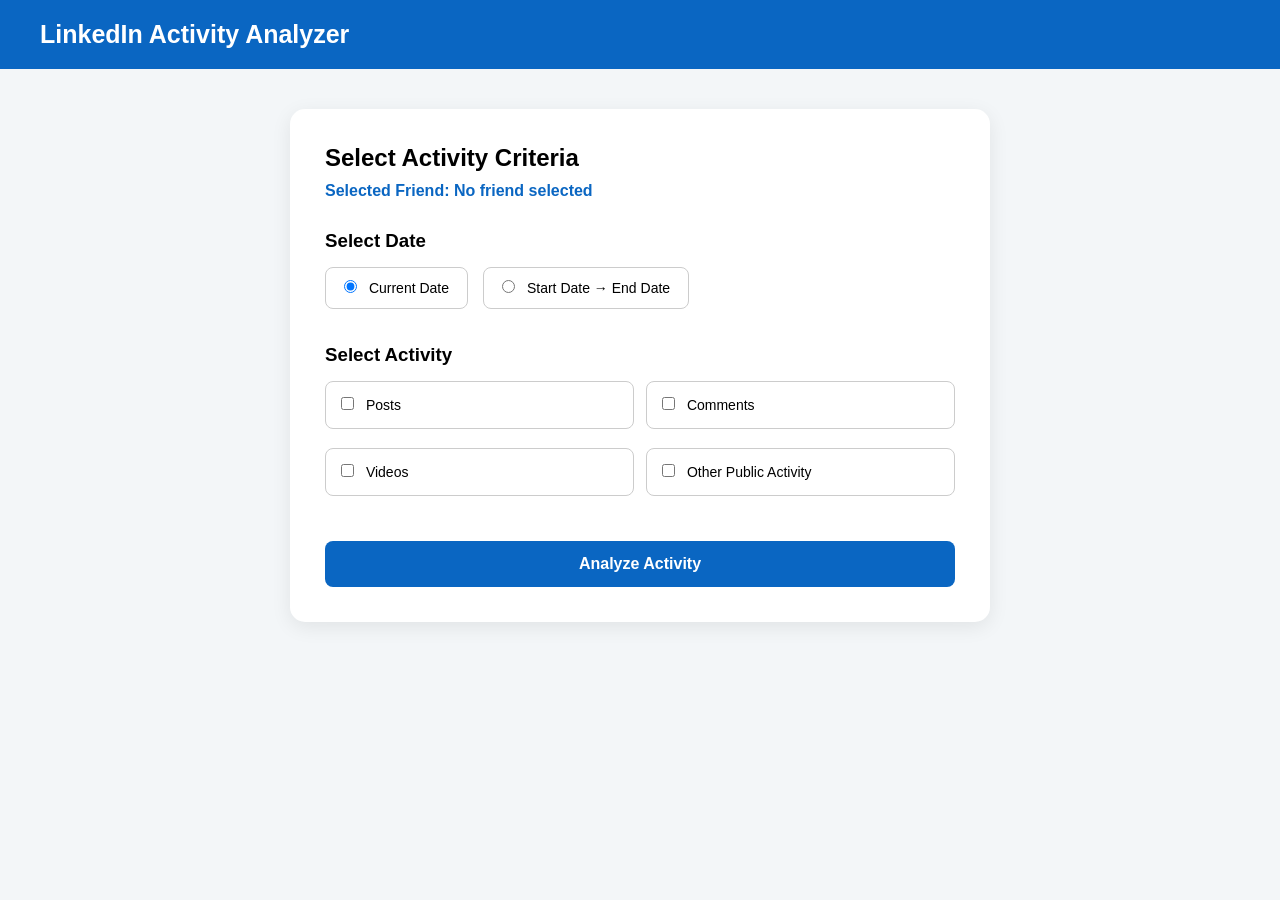
==== frontend/pages/activity-filter.html @ 56d557d6 "Initial LinkedIn Activity Analyzer project" ====
<!DOCTYPE html>
<html lang="en">
<head>
    <meta charset="UTF-8">
    <meta name="viewport" content="width=device-width, initial-scale=1.0">

    <title>Activity Filter</title>

    <style>
        * {
            margin: 0;
            padding: 0;
            box-sizing: border-box;
        }

        body {
            font-family: Arial, sans-serif;
            min-height: 100vh;
            background: #f3f6f8;
        }

        .header {
            background: #0a66c2;
            color: white;
            padding: 20px 40px;
        }

        .header h1 {
            font-size: 25px;
        }

        .container {
            width: 90%;
            max-width: 700px;
            margin: 40px auto;
        }

        .card {
            background: white;
            padding: 35px;
            border-radius: 15px;
            box-shadow: 0 5px 20px rgba(0, 0, 0, 0.08);
        }

        h2 {
            margin-bottom: 10px;
        }

        .friend-name {
            color: #0a66c2;
            font-weight: bold;
            margin-bottom: 30px;
        }

        .section {
            margin-bottom: 28px;
        }

        .section h3 {
            margin-bottom: 15px;
        }

        .date-options {
            display: flex;
            gap: 15px;
            flex-wrap: wrap;
        }

        .date-option {
            padding: 12px 18px;
            border: 1px solid #ccc;
            border-radius: 8px;
            cursor: pointer;
        }

        .date-option input {
            margin-right: 8px;
        }

        .date-fields {
            display: none;
            gap: 15px;
            margin-top: 15px;
        }

        .date-fields div {
            flex: 1;
        }

        label {
            display: block;
            margin-bottom: 7px;
            font-size: 14px;
        }

        input[type="date"] {
            width: 100%;
            padding: 11px;
            border: 1px solid #ccc;
            border-radius: 7px;
        }

        .activities {
            display: grid;
            grid-template-columns: repeat(2, 1fr);
            gap: 12px;
        }

        .activity-option {
            padding: 15px;
            border: 1px solid #ccc;
            border-radius: 8px;
            cursor: pointer;
        }

        .activity-option input {
            margin-right: 8px;
        }

        .continue-btn {
            width: 100%;
            padding: 14px;
            background: #0a66c2;
            color: white;
            border: none;
            border-radius: 8px;
            font-size: 16px;
            font-weight: bold;
            cursor: pointer;
            margin-top: 10px;
        }

        .continue-btn:hover {
            background: #004182;
        }

        .error {
            color: #d93025;
            margin-top: 12px;
            display: none;
        }

        @media (max-width: 600px) {
            .date-fields,
            .activities {
                grid-template-columns: 1fr;
                flex-direction: column;
            }
        }
    </style>
</head>

<body>

    <header class="header">
        <h1>LinkedIn Activity Analyzer</h1>
    </header>

    <div class="container">

        <div class="card">

            <h2>Select Activity Criteria</h2>

            <p class="friend-name">
                Selected Friend:
                <span id="friendName">Loading...</span>
            </p>

            <div class="section">

                <h3>Select Date</h3>

                <div class="date-options">

                    <label class="date-option">
                        <input
                            type="radio"
                            name="dateType"
                            value="current"
                            checked
                            onchange="changeDateType()"
                        >
                        Current Date
                    </label>

                    <label class="date-option">
                        <input
                            type="radio"
                            name="dateType"
                            value="range"
                            onchange="changeDateType()"
                        >
                        Start Date → End Date
                    </label>

                </div>

                <div class="date-fields" id="dateFields">

                    <div>
                        <label for="startDate">Starting Date</label>
                        <input type="date" id="startDate">
                    </div>

                    <div>
                        <label for="endDate">Ending Date</label>
                        <input type="date" id="endDate">
                    </div>

                </div>

            </div>

            <div class="section">

                <h3>Select Activity</h3>

                <div class="activities">

                    <label class="activity-option">
                        <input type="checkbox" value="posts">
                        Posts
                    </label>

                    <label class="activity-option">
                        <input type="checkbox" value="comments">
                        Comments
                    </label>

                    <label class="activity-option">
                        <input type="checkbox" value="videos">
                        Videos
                    </label>

                    <label class="activity-option">
                        <input type="checkbox" value="other">
                        Other Public Activity
                    </label>

                </div>

                <p class="error" id="errorMessage"></p>

            </div>

            <button class="continue-btn" onclick="analyzeActivity()">
                Analyze Activity
            </button>

        </div>

    </div>

    <script>

        const friendName = localStorage.getItem("selectedFriend");

        if (friendName) {
            document.getElementById("friendName").textContent = friendName;
        } else {
            document.getElementById("friendName").textContent = "No friend selected";
        }


        function changeDateType() {

            const selectedType =
                document.querySelector(
                    'input[name="dateType"]:checked'
                ).value;

            const dateFields =
                document.getElementById("dateFields");

            if (selectedType === "range") {
                dateFields.style.display = "flex";
            } else {
                dateFields.style.display = "none";
            }
        }


        function analyzeActivity() {

            const selectedType =
                document.querySelector(
                    'input[name="dateType"]:checked'
                ).value;

            const activities =
                Array.from(
                    document.querySelectorAll(
                        '.activities input[type="checkbox"]:checked'
                    )
                ).map(input => input.value);


            const errorMessage =
                document.getElementById("errorMessage");


            if (selectedType === "range") {

                const startDate =
                    document.getElementById("startDate").value;

                const endDate =
                    document.getElementById("endDate").value;


                if (!startDate || !endDate) {

                    errorMessage.textContent =
                        "Please select both starting and ending dates.";

                    errorMessage.style.display = "block";

                    return;
                }


                if (startDate > endDate) {

                    errorMessage.textContent =
                        "Ending date must be after the starting date.";

                    errorMessage.style.display = "block";

                    return;
                }
            }


            if (activities.length === 0) {

                errorMessage.textContent =
                    "Please select at least one activity.";

                errorMessage.style.display = "block";

                return;
            }


            const filterData = {

                dateType: selectedType,

                startDate:
                    document.getElementById("startDate").value || null,

                endDate:
                    document.getElementById("endDate").value || null,

                activities: activities
            };


            localStorage.setItem(
                "activityFilter",
                JSON.stringify(filterData)
            );


            window.location.href = "/dashboard";
        }

    </script>

</body>
</html>
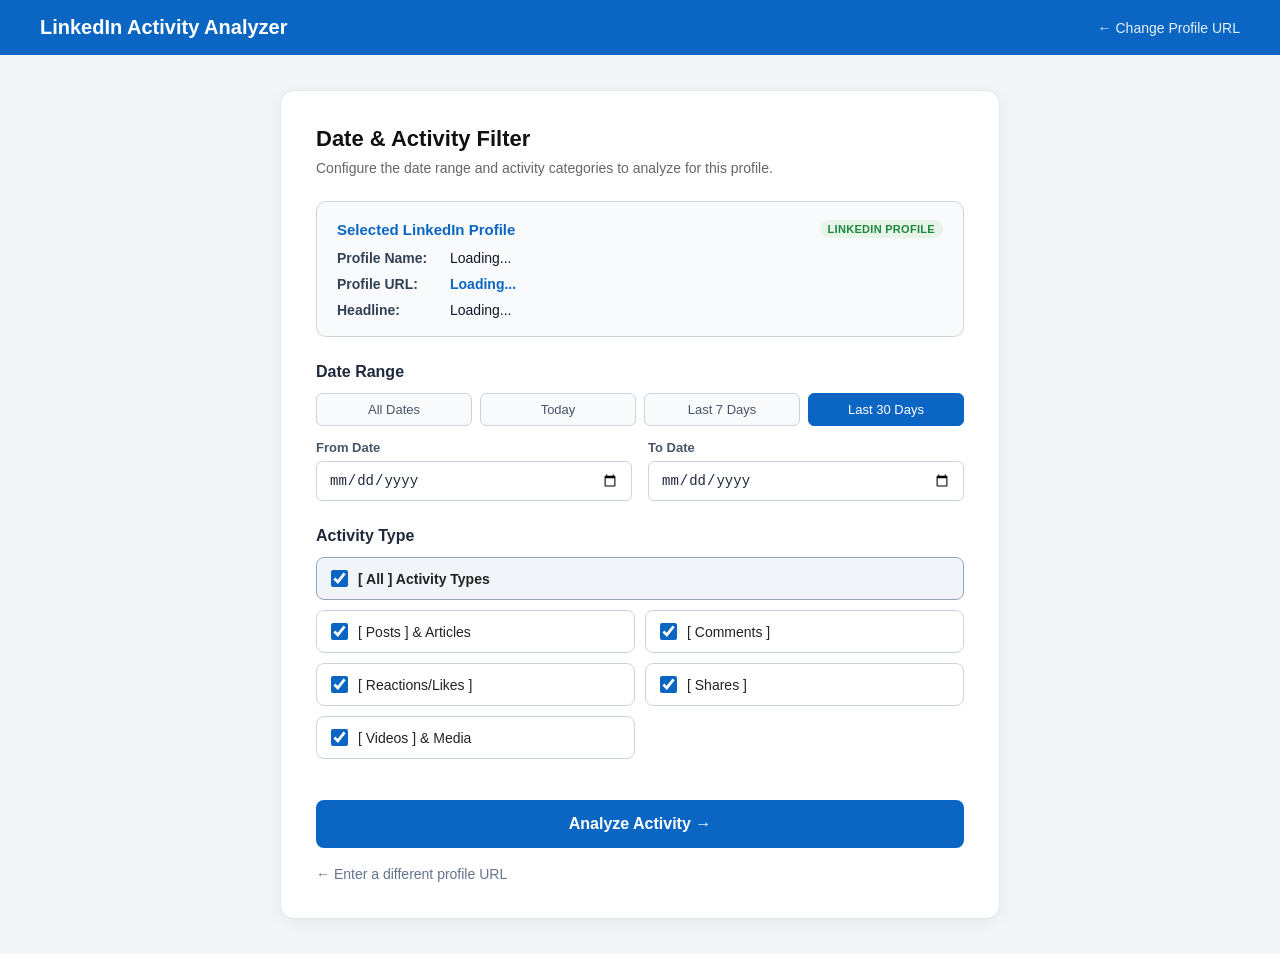
==== commit ea5c18d9: "Update LinkedIn Activity Analyzer" ====
--- a/frontend/pages/activity-filter.html
+++ b/frontend/pages/activity-filter.html
@@ -3,8 +3,7 @@
 <head>
     <meta charset="UTF-8">
     <meta name="viewport" content="width=device-width, initial-scale=1.0">
-
-    <title>Activity Filter</title>
+    <title>LinkedIn Activity Analyzer - Filter Criteria</title>
 
     <style>
         * {
@@ -14,359 +13,410 @@
         }
 
         body {
-            font-family: Arial, sans-serif;
+            font-family: -apple-system, BlinkMacSystemFont, "Segoe UI", Roboto, Arial, sans-serif;
             min-height: 100vh;
             background: #f3f6f8;
+            color: #222;
         }
 
         .header {
             background: #0a66c2;
             color: white;
-            padding: 20px 40px;
+            padding: 16px 40px;
+            display: flex;
+            justify-content: space-between;
+            align-items: center;
         }
 
         .header h1 {
-            font-size: 25px;
+            font-size: 20px;
+            font-weight: 700;
+        }
+
+        .header a {
+            color: white;
+            text-decoration: none;
+            font-size: 14px;
+            opacity: 0.9;
+        }
+
+        .header a:hover {
+            text-decoration: underline;
         }
 
         .container {
             width: 90%;
-            max-width: 700px;
-            margin: 40px auto;
+            max-width: 720px;
+            margin: 35px auto;
         }
 
         .card {
             background: white;
             padding: 35px;
-            border-radius: 15px;
-            box-shadow: 0 5px 20px rgba(0, 0, 0, 0.08);
+            border-radius: 14px;
+            box-shadow: 0 4px 20px rgba(0, 0, 0, 0.06);
+            border: 1px solid #e1e9ee;
         }
 
         h2 {
-            margin-bottom: 10px;
-        }
-
-        .friend-name {
+            font-size: 22px;
+            margin-bottom: 6px;
+            color: #111;
+        }
+
+        .subtitle {
+            color: #666;
+            font-size: 14px;
+            margin-bottom: 22px;
+            line-height: 1.5;
+        }
+
+        /* Selected LinkedIn Profile Card */
+        .selected-profile-box {
+            background: #f8fafc;
+            border: 1px solid #cbd5e1;
+            padding: 18px 20px;
+            border-radius: 10px;
+            margin-bottom: 26px;
+        }
+
+        .selected-profile-box h3 {
+            font-size: 15px;
             color: #0a66c2;
-            font-weight: bold;
-            margin-bottom: 30px;
+            margin-bottom: 12px;
+            display: flex;
+            align-items: center;
+            justify-content: space-between;
+        }
+
+        .profile-fields-grid {
+            display: grid;
+            grid-template-columns: 1fr;
+            gap: 10px;
+            font-size: 14px;
+        }
+
+        .profile-field-row {
+            display: flex;
+            gap: 8px;
+            align-items: baseline;
+            flex-wrap: wrap;
+        }
+
+        .field-label {
+            font-weight: 700;
+            color: #334155;
+            min-width: 105px;
+        }
+
+        .field-value {
+            color: #0f172a;
+            font-weight: 500;
+            word-break: break-all;
+        }
+
+        .field-value a {
+            color: #0a66c2;
+            text-decoration: none;
+            font-weight: 600;
+        }
+
+        .field-value a:hover {
+            text-decoration: underline;
+        }
+
+        .badge-source {
+            font-size: 11px;
+            font-weight: 700;
+            padding: 3px 8px;
+            border-radius: 12px;
+            text-transform: uppercase;
+            letter-spacing: 0.3px;
+        }
+
+        .badge-real {
+            background: #e7f5e9;
+            color: #1b873f;
+        }
+
+        .badge-imported {
+            background: #ede9fe;
+            color: #6b21a8;
         }
 
         .section {
-            margin-bottom: 28px;
+            margin-bottom: 26px;
         }
 
         .section h3 {
-            margin-bottom: 15px;
-        }
-
-        .date-options {
+            font-size: 16px;
+            margin-bottom: 12px;
+            color: #1e293b;
+            font-weight: 700;
+        }
+
+        .date-presets {
+            display: grid;
+            grid-template-columns: repeat(auto-fit, minmax(110px, 1fr));
+            gap: 8px;
+            margin-bottom: 14px;
+        }
+
+        .preset-btn {
+            padding: 8px 12px;
+            border: 1px solid #cbd5e1;
+            background: #f8fafc;
+            border-radius: 6px;
+            font-size: 13px;
+            color: #475569;
+            cursor: pointer;
+            text-align: center;
+            font-weight: 500;
+            transition: all 0.15s ease;
+        }
+
+        .preset-btn.active, .preset-btn:hover {
+            background: #0a66c2;
+            color: white;
+            border-color: #0a66c2;
+        }
+
+        .date-inputs-row {
+            display: grid;
+            grid-template-columns: 1fr 1fr;
+            gap: 16px;
+        }
+
+        .date-field {
             display: flex;
-            gap: 15px;
-            flex-wrap: wrap;
-        }
-
-        .date-option {
-            padding: 12px 18px;
-            border: 1px solid #ccc;
+            flex-direction: column;
+            gap: 6px;
+        }
+
+        .date-field label {
+            font-size: 13px;
+            font-weight: 600;
+            color: #475569;
+        }
+
+        input[type="date"] {
+            width: 100%;
+            padding: 10px 12px;
+            border: 1px solid #cbd5e1;
+            border-radius: 6px;
+            font-size: 14px;
+            color: #1e293b;
+            background: white;
+        }
+
+        input[type="date"]:focus {
+            outline: none;
+            border-color: #0a66c2;
+            box-shadow: 0 0 0 3px rgba(10, 102, 194, 0.15);
+        }
+
+        /* Activity Types */
+        .activities-grid {
+            display: grid;
+            grid-template-columns: repeat(2, 1fr);
+            gap: 10px;
+        }
+
+        .activity-option {
+            padding: 12px 14px;
+            border: 1px solid #cbd5e1;
             border-radius: 8px;
             cursor: pointer;
-        }
-
-        .date-option input {
-            margin-right: 8px;
-        }
-
-        .date-fields {
-            display: none;
-            gap: 15px;
-            margin-top: 15px;
-        }
-
-        .date-fields div {
-            flex: 1;
-        }
-
-        label {
-            display: block;
-            margin-bottom: 7px;
-            font-size: 14px;
-        }
-
-        input[type="date"] {
-            width: 100%;
-            padding: 11px;
-            border: 1px solid #ccc;
-            border-radius: 7px;
-        }
-
-        .activities {
-            display: grid;
-            grid-template-columns: repeat(2, 1fr);
-            gap: 12px;
-        }
-
-        .activity-option {
-            padding: 15px;
-            border: 1px solid #ccc;
-            border-radius: 8px;
+            font-size: 14px;
+            display: flex;
+            align-items: center;
+            background: white;
+            transition: border-color 0.15s ease, background 0.15s ease;
+            user-select: none;
+        }
+
+        .activity-option:hover {
+            border-color: #0a66c2;
+            background: #f8fafc;
+        }
+
+        .activity-option input {
+            margin-right: 10px;
+            width: 17px;
+            height: 17px;
+            accent-color: #0a66c2;
             cursor: pointer;
         }
 
-        .activity-option input {
-            margin-right: 8px;
+        .activity-option.all-option {
+            grid-column: 1 / -1;
+            background: #f1f5f9;
+            font-weight: 700;
+            border-color: #94a3b8;
         }
 
         .continue-btn {
             width: 100%;
-            padding: 14px;
+            padding: 15px;
             background: #0a66c2;
             color: white;
             border: none;
             border-radius: 8px;
             font-size: 16px;
-            font-weight: bold;
+            font-weight: 700;
             cursor: pointer;
-            margin-top: 10px;
+            margin-top: 15px;
+            transition: background 0.15s ease;
         }
 
         .continue-btn:hover {
             background: #004182;
         }
 
+        .continue-btn:disabled {
+            background: #a0c3e8;
+            cursor: not-allowed;
+        }
+
+        .back-link {
+            display: inline-block;
+            margin-top: 18px;
+            color: #64748b;
+            text-decoration: none;
+            font-size: 14px;
+        }
+
+        .back-link:hover {
+            color: #0a66c2;
+            text-decoration: underline;
+        }
+
         .error {
-            color: #d93025;
-            margin-top: 12px;
+            color: #c81e1e;
+            background: #fde8e8;
+            padding: 11px 14px;
+            border-radius: 6px;
+            margin-top: 14px;
+            font-size: 13px;
             display: none;
         }
 
         @media (max-width: 600px) {
-            .date-fields,
-            .activities {
+            .date-inputs-row, .activities-grid {
                 grid-template-columns: 1fr;
-                flex-direction: column;
             }
         }
     </style>
 </head>
-
 <body>
 
-    <header class="header">
-        <h1>LinkedIn Activity Analyzer</h1>
-    </header>
-
-    <div class="container">
-
-        <div class="card">
-
-            <h2>Select Activity Criteria</h2>
-
-            <p class="friend-name">
-                Selected Friend:
-                <span id="friendName">Loading...</span>
-            </p>
-
-            <div class="section">
-
-                <h3>Select Date</h3>
-
-                <div class="date-options">
-
-                    <label class="date-option">
-                        <input
-                            type="radio"
-                            name="dateType"
-                            value="current"
-                            checked
-                            onchange="changeDateType()"
-                        >
-                        Current Date
-                    </label>
-
-                    <label class="date-option">
-                        <input
-                            type="radio"
-                            name="dateType"
-                            value="range"
-                            onchange="changeDateType()"
-                        >
-                        Start Date → End Date
-                    </label>
-
+<header class="header">
+    <h1>LinkedIn Activity Analyzer</h1>
+    <a href="/">← Change Profile URL</a>
+</header>
+
+<div class="container">
+    <div class="card">
+        <h2>Date & Activity Filter</h2>
+        <p class="subtitle">
+            Configure the date range and activity categories to analyze for this profile.
+        </p>
+
+        <!-- Selected LinkedIn Profile -->
+        <div class="selected-profile-box">
+            <h3>
+                <span>Selected LinkedIn Profile</span>
+                <span class="badge-source badge-real" id="sourceBadge">LinkedIn Profile</span>
+            </h3>
+            <div class="profile-fields-grid">
+                <div class="profile-field-row">
+                    <span class="field-label">Profile Name:</span>
+                    <span class="field-value" id="profileNameDisplay">Loading...</span>
+                    <!-- Hidden element for compatibility with test assertions -->
+                    <span id="friendName" style="display:none;">Loading...</span>
                 </div>
-
-                <div class="date-fields" id="dateFields">
-
-                    <div>
-                        <label for="startDate">Starting Date</label>
-                        <input type="date" id="startDate">
-                    </div>
-
-                    <div>
-                        <label for="endDate">Ending Date</label>
-                        <input type="date" id="endDate">
-                    </div>
-
+                <div class="profile-field-row">
+                    <span class="field-label">Profile URL:</span>
+                    <span class="field-value"><a id="profileUrlDisplay" href="#" target="_blank" rel="noopener noreferrer">Loading...</a></span>
                 </div>
-
+                <div class="profile-field-row">
+                    <span class="field-label">Headline:</span>
+                    <span class="field-value" id="profileHeadlineDisplay">Loading...</span>
+                </div>
             </div>
-
-            <div class="section">
-
-                <h3>Select Activity</h3>
-
-                <div class="activities">
-
-                    <label class="activity-option">
-                        <input type="checkbox" value="posts">
-                        Posts
-                    </label>
-
-                    <label class="activity-option">
-                        <input type="checkbox" value="comments">
-                        Comments
-                    </label>
-
-                    <label class="activity-option">
-                        <input type="checkbox" value="videos">
-                        Videos
-                    </label>
-
-                    <label class="activity-option">
-                        <input type="checkbox" value="other">
-                        Other Public Activity
-                    </label>
-
+        </div>
+
+        <!-- 1. Date Range -->
+        <div class="section">
+            <h3>Date Range</h3>
+            <div class="date-presets">
+                <button type="button" class="preset-btn" onclick="applyDatePreset('all')">All Dates</button>
+                <button type="button" class="preset-btn" onclick="applyDatePreset('today')">Today</button>
+                <button type="button" class="preset-btn" onclick="applyDatePreset('7days')">Last 7 Days</button>
+                <button type="button" class="preset-btn active" onclick="applyDatePreset('30days')">Last 30 Days</button>
+            </div>
+
+            <!-- Radio option for compatibility with existing tests expecting input[value="30days"] -->
+            <div style="display:none;">
+                <input type="radio" name="dateType" value="30days" checked>
+                <input type="radio" name="dateType" value="current">
+                <input type="radio" name="dateType" value="7days">
+                <input type="radio" name="dateType" value="range">
+            </div>
+
+            <div class="date-inputs-row">
+                <div class="date-field">
+                    <label for="startDate">From Date</label>
+                    <input type="date" id="startDate">
                 </div>
-
-                <p class="error" id="errorMessage"></p>
-
+                <div class="date-field">
+                    <label for="endDate">To Date</label>
+                    <input type="date" id="endDate">
+                </div>
             </div>
-
-            <button class="continue-btn" onclick="analyzeActivity()">
-                Analyze Activity
-            </button>
-
         </div>
 
+        <!-- 2. Activity Type -->
+        <div class="section">
+            <h3>Activity Type</h3>
+            <div class="activities-grid">
+                <label class="activity-option all-option">
+                    <input type="checkbox" id="checkAllActivities" value="all" checked onchange="toggleAllActivities(this)">
+                    [ All ] Activity Types
+                </label>
+                <label class="activity-option">
+                    <input type="checkbox" class="activity-checkbox" value="posts" checked onchange="onSingleActivityChange()">
+                    [ Posts ] & Articles
+                </label>
+                <label class="activity-option">
+                    <input type="checkbox" class="activity-checkbox" value="comments" checked onchange="onSingleActivityChange()">
+                    [ Comments ]
+                </label>
+                <label class="activity-option">
+                    <input type="checkbox" class="activity-checkbox" value="likes" checked onchange="onSingleActivityChange()">
+                    [ Reactions/Likes ]
+                </label>
+                <label class="activity-option">
+                    <input type="checkbox" class="activity-checkbox" value="shares" checked onchange="onSingleActivityChange()">
+                    [ Shares ]
+                </label>
+                <label class="activity-option">
+                    <input type="checkbox" class="activity-checkbox" value="videos" checked onchange="onSingleActivityChange()">
+                    [ Videos ] & Media
+                </label>
+            </div>
+        </div>
+
+        <p class="error" id="errorMessage"></p>
+
+        <button class="continue-btn" id="analyzeBtn" onclick="analyzeActivity()">
+            Analyze Activity →
+        </button>
+
+        <a href="/" class="back-link">← Enter a different profile URL</a>
     </div>
-
-    <script>
-
-        const friendName = localStorage.getItem("selectedFriend");
-
-        if (friendName) {
-            document.getElementById("friendName").textContent = friendName;
-        } else {
-            document.getElementById("friendName").textContent = "No friend selected";
-        }
-
-
-        function changeDateType() {
-
-            const selectedType =
-                document.querySelector(
-                    'input[name="dateType"]:checked'
-                ).value;
-
-            const dateFields =
-                document.getElementById("dateFields");
-
-            if (selectedType === "range") {
-                dateFields.style.display = "flex";
-            } else {
-                dateFields.style.display = "none";
-            }
-        }
-
-
-        function analyzeActivity() {
-
-            const selectedType =
-                document.querySelector(
-                    'input[name="dateType"]:checked'
-                ).value;
-
-            const activities =
-                Array.from(
-                    document.querySelectorAll(
-                        '.activities input[type="checkbox"]:checked'
-                    )
-                ).map(input => input.value);
-
-
-            const errorMessage =
-                document.getElementById("errorMessage");
-
-
-            if (selectedType === "range") {
-
-                const startDate =
-                    document.getElementById("startDate").value;
-
-                const endDate =
-                    document.getElementById("endDate").value;
-
-
-                if (!startDate || !endDate) {
-
-                    errorMessage.textContent =
-                        "Please select both starting and ending dates.";
-
-                    errorMessage.style.display = "block";
-
-                    return;
-                }
-
-
-                if (startDate > endDate) {
-
-                    errorMessage.textContent =
-                        "Ending date must be after the starting date.";
-
-                    errorMessage.style.display = "block";
-
-                    return;
-                }
-            }
-
-
-            if (activities.length === 0) {
-
-                errorMessage.textContent =
-                    "Please select at least one activity.";
-
-                errorMessage.style.display = "block";
-
-                return;
-            }
-
-
-            const filterData = {
-
-                dateType: selectedType,
-
-                startDate:
-                    document.getElementById("startDate").value || null,
-
-                endDate:
-                    document.getElementById("endDate").value || null,
-
-                activities: activities
-            };
-
-
-            localStorage.setItem(
-                "activityFilter",
-                JSON.stringify(filterData)
-            );
-
-
-            window.location.href = "/dashboard";
-        }
-
-    </script>
-
+</div>
+
+<script src="/js/activity.js"></script>
 </body>
-</html>+</html>
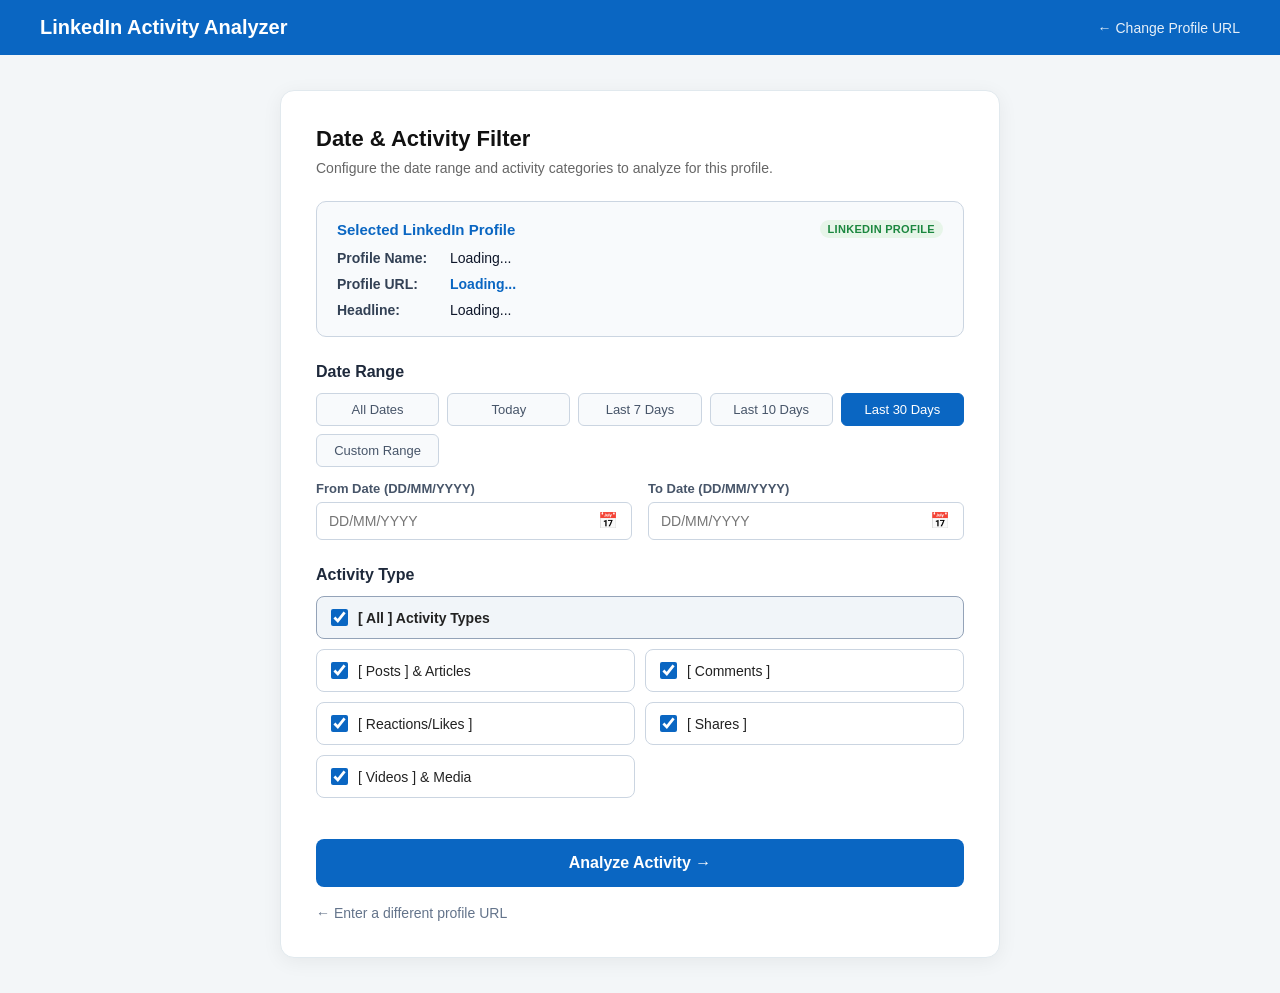
==== commit 936174ee: "Update LinkedIn activity analyzer features and tests" ====
--- a/frontend/pages/activity-filter.html
+++ b/frontend/pages/activity-filter.html
@@ -213,6 +213,59 @@
             outline: none;
             border-color: #0a66c2;
             box-shadow: 0 0 0 3px rgba(10, 102, 194, 0.15);
+        }
+
+        .date-input-container {
+            position: relative;
+            display: flex;
+            align-items: center;
+        }
+
+        .date-text-input {
+            width: 100%;
+            padding: 10px 42px 10px 12px;
+            border: 1px solid #cbd5e1;
+            border-radius: 6px;
+            font-size: 14px;
+            color: #1e293b;
+            background: white;
+            font-family: inherit;
+        }
+
+        .date-text-input:focus {
+            outline: none;
+            border-color: #0a66c2;
+            box-shadow: 0 0 0 3px rgba(10, 102, 194, 0.15);
+        }
+
+        .calendar-btn {
+            position: absolute;
+            right: 6px;
+            background: none;
+            border: none;
+            cursor: pointer;
+            padding: 6px 8px;
+            font-size: 16px;
+            line-height: 1;
+            color: #475569;
+            border-radius: 4px;
+            transition: background 0.15s ease, color 0.15s ease;
+        }
+
+        .calendar-btn:hover {
+            background: #f1f5f9;
+            color: #0a66c2;
+        }
+
+        .hidden-native-picker {
+            position: absolute;
+            opacity: 0;
+            width: 0;
+            height: 0;
+            pointer-events: none;
+            border: 0;
+            padding: 0;
+            margin: 0;
         }
 
         /* Activity Types */
@@ -353,7 +406,9 @@
                 <button type="button" class="preset-btn" onclick="applyDatePreset('all')">All Dates</button>
                 <button type="button" class="preset-btn" onclick="applyDatePreset('today')">Today</button>
                 <button type="button" class="preset-btn" onclick="applyDatePreset('7days')">Last 7 Days</button>
+                <button type="button" class="preset-btn" onclick="applyDatePreset('10days')">Last 10 Days</button>
                 <button type="button" class="preset-btn active" onclick="applyDatePreset('30days')">Last 30 Days</button>
+                <button type="button" class="preset-btn" id="customPresetBtn" onclick="applyDatePreset('custom')">Custom Range</button>
             </div>
 
             <!-- Radio option for compatibility with existing tests expecting input[value="30days"] -->
@@ -361,17 +416,27 @@
                 <input type="radio" name="dateType" value="30days" checked>
                 <input type="radio" name="dateType" value="current">
                 <input type="radio" name="dateType" value="7days">
+                <input type="radio" name="dateType" value="10days">
+                <input type="radio" name="dateType" value="custom">
                 <input type="radio" name="dateType" value="range">
             </div>
 
             <div class="date-inputs-row">
                 <div class="date-field">
-                    <label for="startDate">From Date</label>
-                    <input type="date" id="startDate">
+                    <label for="startDate">From Date (DD/MM/YYYY)</label>
+                    <div class="date-input-container">
+                        <input type="text" id="startDate" placeholder="DD/MM/YYYY" maxlength="10" autocomplete="off" class="date-text-input">
+                        <button type="button" class="calendar-btn" onclick="triggerCalendarPicker('startDate')" title="Open calendar" aria-label="Open From Date calendar">📅</button>
+                        <input type="date" id="startDate_native" tabindex="-1" class="hidden-native-picker" onchange="onNativeDatePicked('startDate', this.value)">
+                    </div>
                 </div>
                 <div class="date-field">
-                    <label for="endDate">To Date</label>
-                    <input type="date" id="endDate">
+                    <label for="endDate">To Date (DD/MM/YYYY)</label>
+                    <div class="date-input-container">
+                        <input type="text" id="endDate" placeholder="DD/MM/YYYY" maxlength="10" autocomplete="off" class="date-text-input">
+                        <button type="button" class="calendar-btn" onclick="triggerCalendarPicker('endDate')" title="Open calendar" aria-label="Open To Date calendar">📅</button>
+                        <input type="date" id="endDate_native" tabindex="-1" class="hidden-native-picker" onchange="onNativeDatePicked('endDate', this.value)">
+                    </div>
                 </div>
             </div>
         </div>
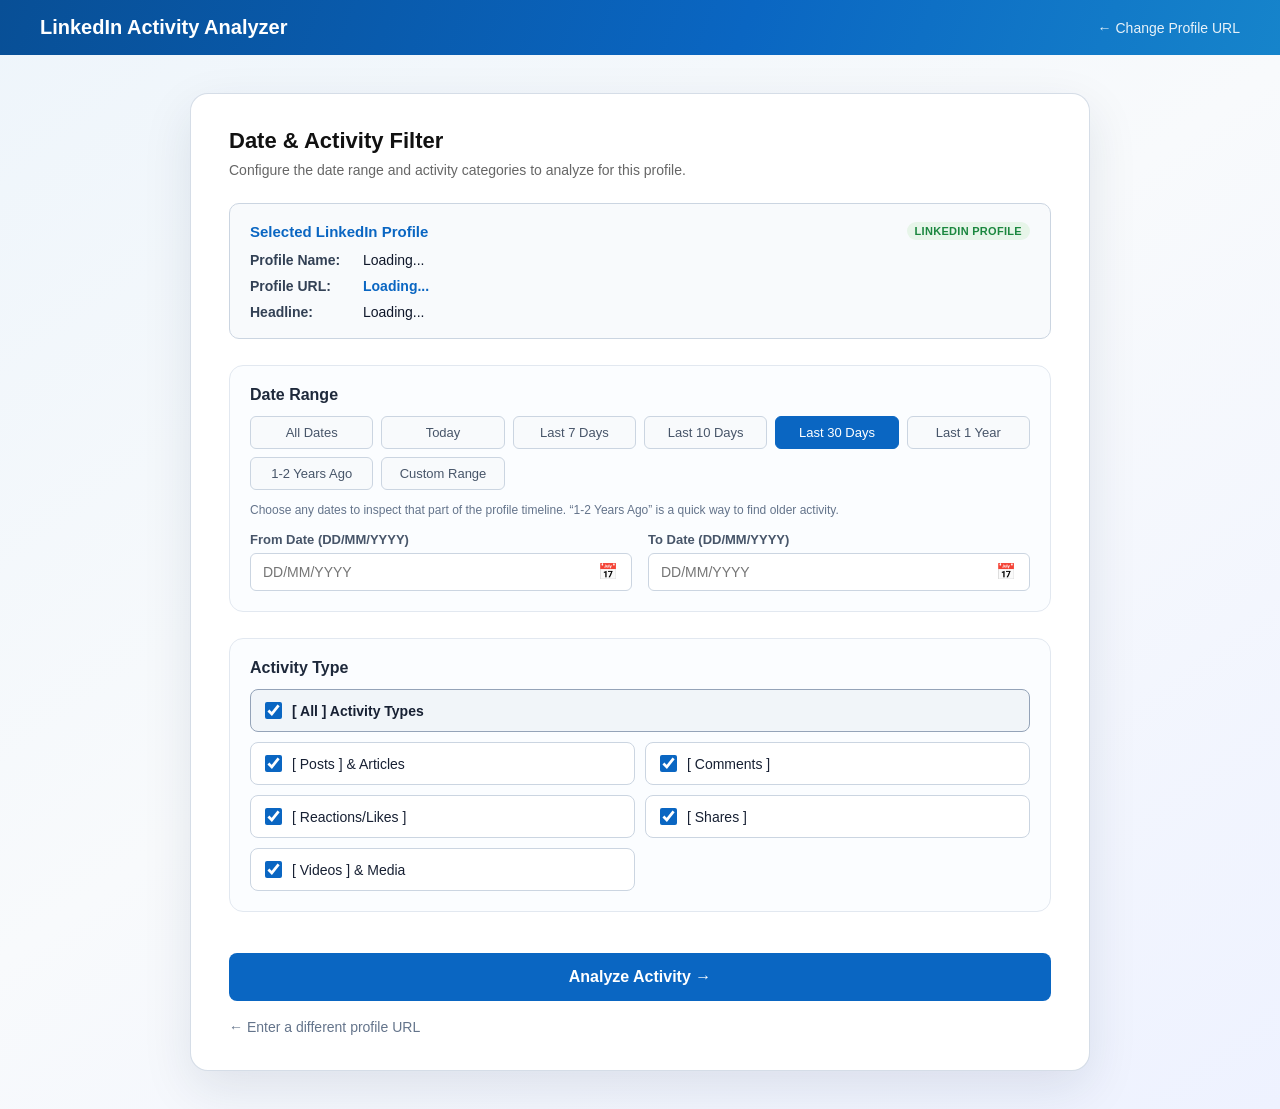
==== commit b2e16020: "Add historical profile analysis and clean repository backups" ====
--- a/frontend/pages/activity-filter.html
+++ b/frontend/pages/activity-filter.html
@@ -15,12 +15,12 @@
         body {
             font-family: -apple-system, BlinkMacSystemFont, "Segoe UI", Roboto, Arial, sans-serif;
             min-height: 100vh;
-            background: #f3f6f8;
-            color: #222;
+            background: linear-gradient(145deg, #eef5fb 0%, #f8fafc 48%, #eef2ff 100%);
+            color: #172033;
         }
 
         .header {
-            background: #0a66c2;
+            background: linear-gradient(110deg, #084f96, #0a66c2 58%, #1684cb);
             color: white;
             padding: 16px 40px;
             display: flex;
@@ -45,17 +45,16 @@
         }
 
         .container {
-            width: 90%;
-            max-width: 720px;
-            margin: 35px auto;
+            width: min(94%, 900px);
+            margin: 38px auto;
         }
 
         .card {
             background: white;
-            padding: 35px;
-            border-radius: 14px;
-            box-shadow: 0 4px 20px rgba(0, 0, 0, 0.06);
-            border: 1px solid #e1e9ee;
+            padding: 34px 38px;
+            border-radius: 18px;
+            box-shadow: 0 18px 50px rgba(15, 39, 72, 0.10);
+            border: 1px solid rgba(203, 213, 225, 0.8);
         }
 
         h2 {
@@ -146,6 +145,10 @@
 
         .section {
             margin-bottom: 26px;
+            padding: 20px;
+            border: 1px solid #e2e8f0;
+            border-radius: 14px;
+            background: #fbfdff;
         }
 
         .section h3 {
@@ -160,6 +163,13 @@
             grid-template-columns: repeat(auto-fit, minmax(110px, 1fr));
             gap: 8px;
             margin-bottom: 14px;
+        }
+
+        .range-helper {
+            color: #64748b;
+            font-size: 12px;
+            line-height: 1.5;
+            margin: -3px 0 13px;
         }
 
         .preset-btn {
@@ -324,6 +334,7 @@
 
         .continue-btn:hover {
             background: #004182;
+            box-shadow: 0 8px 18px rgba(10, 102, 194, 0.2);
         }
 
         .continue-btn:disabled {
@@ -354,7 +365,82 @@
             display: none;
         }
 
+        /* YouTube-Style Live Top Progress Bar */
+        .yt-progress-bar {
+            position: fixed;
+            top: 0;
+            left: 0;
+            height: 3px;
+            width: 0%;
+            background: #ff0000;
+            box-shadow: 0 0 10px rgba(255, 0, 0, 0.85), 0 0 5px rgba(255, 0, 0, 0.5);
+            z-index: 999999;
+            transition: width 0.35s cubic-bezier(0.4, 0, 0.2, 1), opacity 0.3s ease;
+            pointer-events: none;
+        }
+
+        .yt-progress-bar.indeterminate {
+            animation: ytShimmer 1.8s infinite ease-in-out;
+        }
+
+        @keyframes ytShimmer {
+            0% { opacity: 0.65; filter: brightness(1); }
+            50% { opacity: 1.0; filter: brightness(1.35); }
+            100% { opacity: 0.65; filter: brightness(1); }
+        }
+
+        .yt-progress-bar.error-bar {
+            background: #dc2626 !important;
+            box-shadow: 0 0 10px rgba(220, 38, 38, 0.9) !important;
+        }
+
+        .yt-progress-chip {
+            position: fixed;
+            top: 12px;
+            right: 20px;
+            z-index: 999998;
+            background: rgba(15, 23, 42, 0.94);
+            backdrop-filter: blur(8px);
+            color: #ffffff;
+            padding: 7px 16px;
+            border-radius: 20px;
+            font-size: 13px;
+            font-weight: 500;
+            display: flex;
+            align-items: center;
+            gap: 10px;
+            box-shadow: 0 4px 16px rgba(0, 0, 0, 0.25);
+            border: 1px solid rgba(255, 255, 255, 0.15);
+            transition: opacity 0.3s ease;
+        }
+
+        .yt-spinner {
+            width: 13px;
+            height: 13px;
+            border: 2px solid rgba(255, 255, 255, 0.3);
+            border-top-color: #ff0000;
+            border-radius: 50%;
+            animation: ytSpin 0.7s linear infinite;
+            flex-shrink: 0;
+        }
+
+        @keyframes ytSpin {
+            to { transform: rotate(360deg); }
+        }
+
+        .yt-chip-profile {
+            background: rgba(255, 255, 255, 0.18);
+            padding: 2px 8px;
+            border-radius: 10px;
+            font-size: 11px;
+            color: #f1f5f9;
+        }
+
         @media (max-width: 600px) {
+            .container { width: calc(100% - 24px); margin: 18px auto; }
+            .card { padding: 22px 18px; }
+            .header { padding: 14px 18px; }
+            .section { padding: 16px 13px; }
             .date-inputs-row, .activities-grid {
                 grid-template-columns: 1fr;
             }
@@ -362,6 +448,14 @@
     </style>
 </head>
 <body>
+
+    <!-- YouTube-Style Live Top Progress Bar -->
+    <div id="ytAnalysisProgressBar" class="yt-progress-bar" style="display: none;"></div>
+    <div id="ytAnalysisProgressChip" class="yt-progress-chip" style="display: none;">
+        <span class="yt-spinner"></span>
+        <span class="yt-chip-text" id="ytChipText">Connecting to Chrome (5%)...</span>
+        <span class="yt-chip-profile" id="ytChipProfile" style="display: none;"></span>
+    </div>
 
 <header class="header">
     <h1>LinkedIn Activity Analyzer</h1>
@@ -408,8 +502,11 @@
                 <button type="button" class="preset-btn" onclick="applyDatePreset('7days')">Last 7 Days</button>
                 <button type="button" class="preset-btn" onclick="applyDatePreset('10days')">Last 10 Days</button>
                 <button type="button" class="preset-btn active" onclick="applyDatePreset('30days')">Last 30 Days</button>
+                <button type="button" class="preset-btn" onclick="applyDatePreset('1year')">Last 1 Year</button>
+                <button type="button" class="preset-btn" onclick="applyDatePreset('older1year')">1-2 Years Ago</button>
                 <button type="button" class="preset-btn" id="customPresetBtn" onclick="applyDatePreset('custom')">Custom Range</button>
             </div>
+            <p class="range-helper">Choose any dates to inspect that part of the profile timeline. “1-2 Years Ago” is a quick way to find older activity.</p>
 
             <!-- Radio option for compatibility with existing tests expecting input[value="30days"] -->
             <div style="display:none;">
@@ -417,6 +514,7 @@
                 <input type="radio" name="dateType" value="current">
                 <input type="radio" name="dateType" value="7days">
                 <input type="radio" name="dateType" value="10days">
+                <input type="radio" name="dateType" value="1year">
                 <input type="radio" name="dateType" value="custom">
                 <input type="radio" name="dateType" value="range">
             </div>
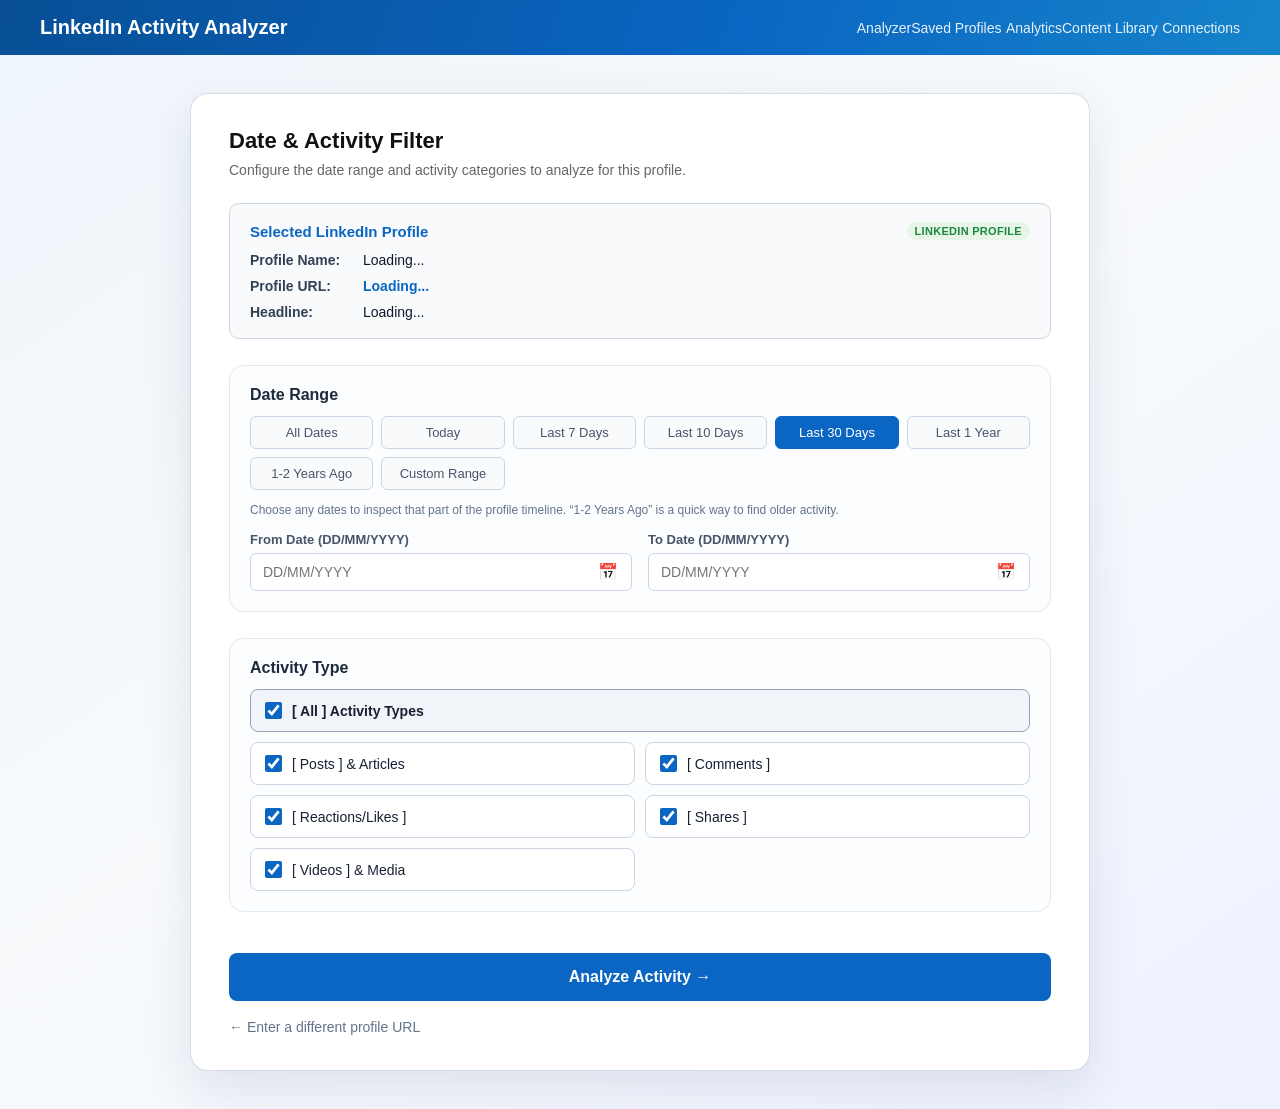
==== commit a42d4b30: "Implement analytics dashboards and improve content library" ====
--- a/frontend/pages/activity-filter.html
+++ b/frontend/pages/activity-filter.html
@@ -446,8 +446,10 @@
             }
         }
     </style>
+    <link rel="stylesheet" href="/css/style.css">
+    <link rel="stylesheet" href="/css/site-theme.css">
 </head>
-<body>
+<body class="app-page activity-page">
 
     <!-- YouTube-Style Live Top Progress Bar -->
     <div id="ytAnalysisProgressBar" class="yt-progress-bar" style="display: none;"></div>
@@ -459,7 +461,11 @@
 
 <header class="header">
     <h1>LinkedIn Activity Analyzer</h1>
-    <a href="/">← Change Profile URL</a>
+    <nav aria-label="Main navigation">
+        <a href="/">Analyzer</a><a href="/saved-profiles">Saved Profiles</a>
+        <a href="/analytics">Analytics</a><a href="/content-library">Content Library</a>
+        <a href="/connections">Connections</a>
+    </nav>
 </header>
 
 <div class="container">
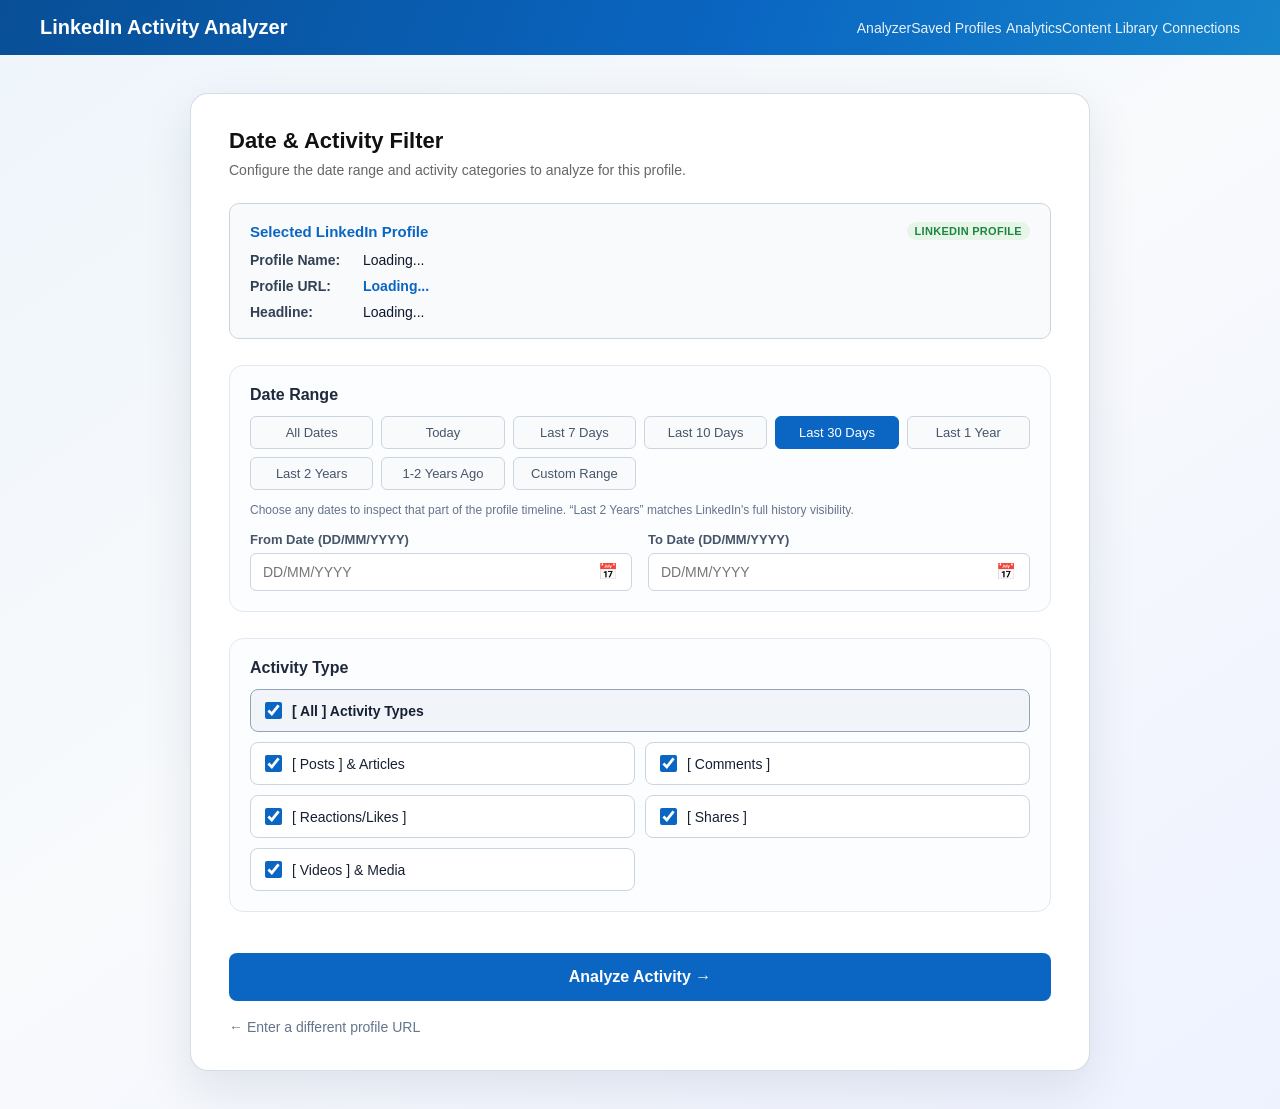
==== commit 8848ced9: "Improve LinkedIn activity history extraction" ====
--- a/frontend/pages/activity-filter.html
+++ b/frontend/pages/activity-filter.html
@@ -509,10 +509,11 @@
                 <button type="button" class="preset-btn" onclick="applyDatePreset('10days')">Last 10 Days</button>
                 <button type="button" class="preset-btn active" onclick="applyDatePreset('30days')">Last 30 Days</button>
                 <button type="button" class="preset-btn" onclick="applyDatePreset('1year')">Last 1 Year</button>
+                <button type="button" class="preset-btn" onclick="applyDatePreset('2years')">Last 2 Years</button>
                 <button type="button" class="preset-btn" onclick="applyDatePreset('older1year')">1-2 Years Ago</button>
                 <button type="button" class="preset-btn" id="customPresetBtn" onclick="applyDatePreset('custom')">Custom Range</button>
             </div>
-            <p class="range-helper">Choose any dates to inspect that part of the profile timeline. “1-2 Years Ago” is a quick way to find older activity.</p>
+            <p class="range-helper">Choose any dates to inspect that part of the profile timeline. “Last 2 Years” matches LinkedIn's full history visibility.</p>
 
             <!-- Radio option for compatibility with existing tests expecting input[value="30days"] -->
             <div style="display:none;">
@@ -521,6 +522,7 @@
                 <input type="radio" name="dateType" value="7days">
                 <input type="radio" name="dateType" value="10days">
                 <input type="radio" name="dateType" value="1year">
+                <input type="radio" name="dateType" value="2years">
                 <input type="radio" name="dateType" value="custom">
                 <input type="radio" name="dateType" value="range">
             </div>
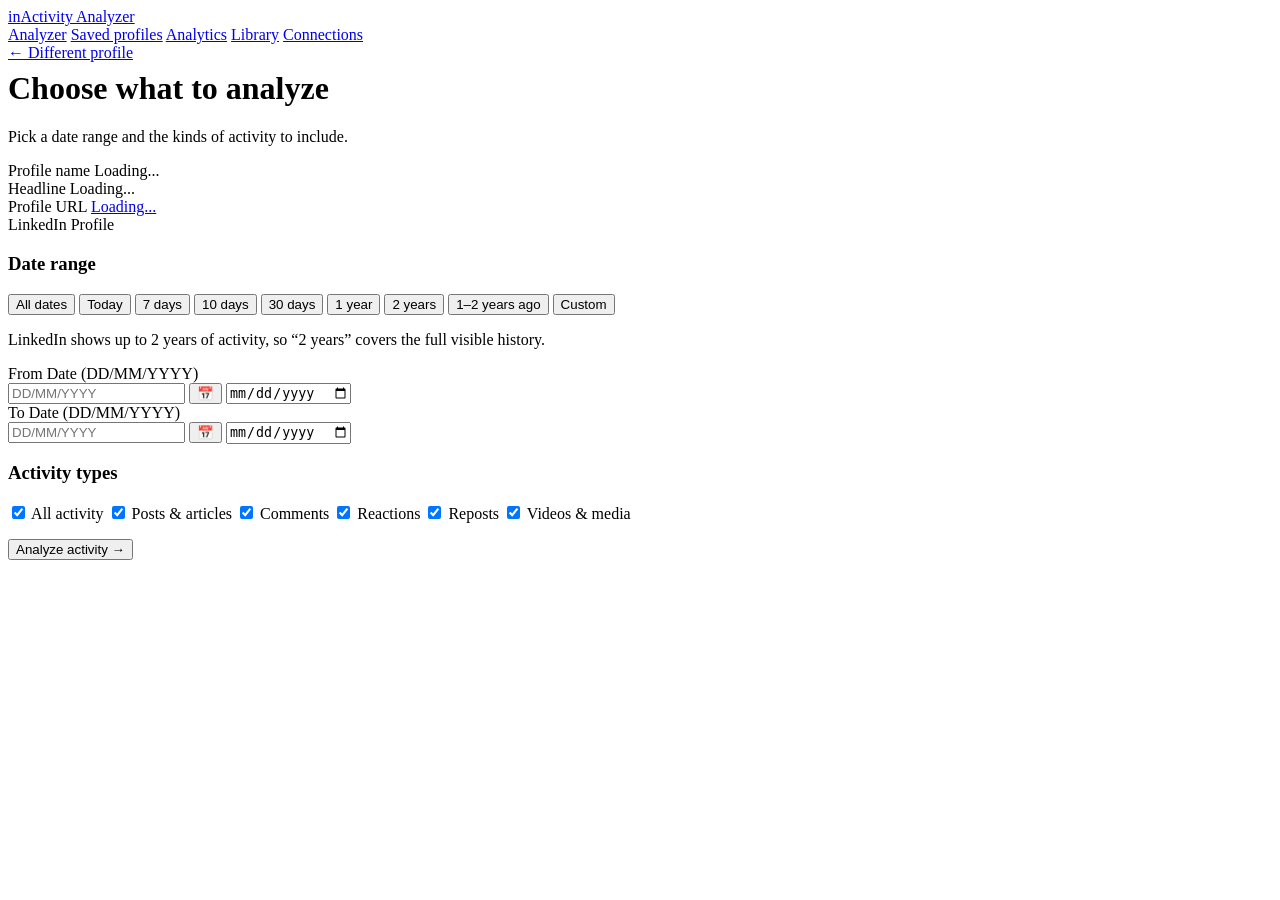
==== commit ba810793: "new Changes" ====
--- a/frontend/pages/activity-filter.html
+++ b/frontend/pages/activity-filter.html
@@ -5,449 +5,8 @@
     <meta name="viewport" content="width=device-width, initial-scale=1.0">
     <title>LinkedIn Activity Analyzer - Filter Criteria</title>
 
-    <style>
-        * {
-            margin: 0;
-            padding: 0;
-            box-sizing: border-box;
-        }
-
-        body {
-            font-family: -apple-system, BlinkMacSystemFont, "Segoe UI", Roboto, Arial, sans-serif;
-            min-height: 100vh;
-            background: linear-gradient(145deg, #eef5fb 0%, #f8fafc 48%, #eef2ff 100%);
-            color: #172033;
-        }
-
-        .header {
-            background: linear-gradient(110deg, #084f96, #0a66c2 58%, #1684cb);
-            color: white;
-            padding: 16px 40px;
-            display: flex;
-            justify-content: space-between;
-            align-items: center;
-        }
-
-        .header h1 {
-            font-size: 20px;
-            font-weight: 700;
-        }
-
-        .header a {
-            color: white;
-            text-decoration: none;
-            font-size: 14px;
-            opacity: 0.9;
-        }
-
-        .header a:hover {
-            text-decoration: underline;
-        }
-
-        .container {
-            width: min(94%, 900px);
-            margin: 38px auto;
-        }
-
-        .card {
-            background: white;
-            padding: 34px 38px;
-            border-radius: 18px;
-            box-shadow: 0 18px 50px rgba(15, 39, 72, 0.10);
-            border: 1px solid rgba(203, 213, 225, 0.8);
-        }
-
-        h2 {
-            font-size: 22px;
-            margin-bottom: 6px;
-            color: #111;
-        }
-
-        .subtitle {
-            color: #666;
-            font-size: 14px;
-            margin-bottom: 22px;
-            line-height: 1.5;
-        }
-
-        /* Selected LinkedIn Profile Card */
-        .selected-profile-box {
-            background: #f8fafc;
-            border: 1px solid #cbd5e1;
-            padding: 18px 20px;
-            border-radius: 10px;
-            margin-bottom: 26px;
-        }
-
-        .selected-profile-box h3 {
-            font-size: 15px;
-            color: #0a66c2;
-            margin-bottom: 12px;
-            display: flex;
-            align-items: center;
-            justify-content: space-between;
-        }
-
-        .profile-fields-grid {
-            display: grid;
-            grid-template-columns: 1fr;
-            gap: 10px;
-            font-size: 14px;
-        }
-
-        .profile-field-row {
-            display: flex;
-            gap: 8px;
-            align-items: baseline;
-            flex-wrap: wrap;
-        }
-
-        .field-label {
-            font-weight: 700;
-            color: #334155;
-            min-width: 105px;
-        }
-
-        .field-value {
-            color: #0f172a;
-            font-weight: 500;
-            word-break: break-all;
-        }
-
-        .field-value a {
-            color: #0a66c2;
-            text-decoration: none;
-            font-weight: 600;
-        }
-
-        .field-value a:hover {
-            text-decoration: underline;
-        }
-
-        .badge-source {
-            font-size: 11px;
-            font-weight: 700;
-            padding: 3px 8px;
-            border-radius: 12px;
-            text-transform: uppercase;
-            letter-spacing: 0.3px;
-        }
-
-        .badge-real {
-            background: #e7f5e9;
-            color: #1b873f;
-        }
-
-        .badge-imported {
-            background: #ede9fe;
-            color: #6b21a8;
-        }
-
-        .section {
-            margin-bottom: 26px;
-            padding: 20px;
-            border: 1px solid #e2e8f0;
-            border-radius: 14px;
-            background: #fbfdff;
-        }
-
-        .section h3 {
-            font-size: 16px;
-            margin-bottom: 12px;
-            color: #1e293b;
-            font-weight: 700;
-        }
-
-        .date-presets {
-            display: grid;
-            grid-template-columns: repeat(auto-fit, minmax(110px, 1fr));
-            gap: 8px;
-            margin-bottom: 14px;
-        }
-
-        .range-helper {
-            color: #64748b;
-            font-size: 12px;
-            line-height: 1.5;
-            margin: -3px 0 13px;
-        }
-
-        .preset-btn {
-            padding: 8px 12px;
-            border: 1px solid #cbd5e1;
-            background: #f8fafc;
-            border-radius: 6px;
-            font-size: 13px;
-            color: #475569;
-            cursor: pointer;
-            text-align: center;
-            font-weight: 500;
-            transition: all 0.15s ease;
-        }
-
-        .preset-btn.active, .preset-btn:hover {
-            background: #0a66c2;
-            color: white;
-            border-color: #0a66c2;
-        }
-
-        .date-inputs-row {
-            display: grid;
-            grid-template-columns: 1fr 1fr;
-            gap: 16px;
-        }
-
-        .date-field {
-            display: flex;
-            flex-direction: column;
-            gap: 6px;
-        }
-
-        .date-field label {
-            font-size: 13px;
-            font-weight: 600;
-            color: #475569;
-        }
-
-        input[type="date"] {
-            width: 100%;
-            padding: 10px 12px;
-            border: 1px solid #cbd5e1;
-            border-radius: 6px;
-            font-size: 14px;
-            color: #1e293b;
-            background: white;
-        }
-
-        input[type="date"]:focus {
-            outline: none;
-            border-color: #0a66c2;
-            box-shadow: 0 0 0 3px rgba(10, 102, 194, 0.15);
-        }
-
-        .date-input-container {
-            position: relative;
-            display: flex;
-            align-items: center;
-        }
-
-        .date-text-input {
-            width: 100%;
-            padding: 10px 42px 10px 12px;
-            border: 1px solid #cbd5e1;
-            border-radius: 6px;
-            font-size: 14px;
-            color: #1e293b;
-            background: white;
-            font-family: inherit;
-        }
-
-        .date-text-input:focus {
-            outline: none;
-            border-color: #0a66c2;
-            box-shadow: 0 0 0 3px rgba(10, 102, 194, 0.15);
-        }
-
-        .calendar-btn {
-            position: absolute;
-            right: 6px;
-            background: none;
-            border: none;
-            cursor: pointer;
-            padding: 6px 8px;
-            font-size: 16px;
-            line-height: 1;
-            color: #475569;
-            border-radius: 4px;
-            transition: background 0.15s ease, color 0.15s ease;
-        }
-
-        .calendar-btn:hover {
-            background: #f1f5f9;
-            color: #0a66c2;
-        }
-
-        .hidden-native-picker {
-            position: absolute;
-            opacity: 0;
-            width: 0;
-            height: 0;
-            pointer-events: none;
-            border: 0;
-            padding: 0;
-            margin: 0;
-        }
-
-        /* Activity Types */
-        .activities-grid {
-            display: grid;
-            grid-template-columns: repeat(2, 1fr);
-            gap: 10px;
-        }
-
-        .activity-option {
-            padding: 12px 14px;
-            border: 1px solid #cbd5e1;
-            border-radius: 8px;
-            cursor: pointer;
-            font-size: 14px;
-            display: flex;
-            align-items: center;
-            background: white;
-            transition: border-color 0.15s ease, background 0.15s ease;
-            user-select: none;
-        }
-
-        .activity-option:hover {
-            border-color: #0a66c2;
-            background: #f8fafc;
-        }
-
-        .activity-option input {
-            margin-right: 10px;
-            width: 17px;
-            height: 17px;
-            accent-color: #0a66c2;
-            cursor: pointer;
-        }
-
-        .activity-option.all-option {
-            grid-column: 1 / -1;
-            background: #f1f5f9;
-            font-weight: 700;
-            border-color: #94a3b8;
-        }
-
-        .continue-btn {
-            width: 100%;
-            padding: 15px;
-            background: #0a66c2;
-            color: white;
-            border: none;
-            border-radius: 8px;
-            font-size: 16px;
-            font-weight: 700;
-            cursor: pointer;
-            margin-top: 15px;
-            transition: background 0.15s ease;
-        }
-
-        .continue-btn:hover {
-            background: #004182;
-            box-shadow: 0 8px 18px rgba(10, 102, 194, 0.2);
-        }
-
-        .continue-btn:disabled {
-            background: #a0c3e8;
-            cursor: not-allowed;
-        }
-
-        .back-link {
-            display: inline-block;
-            margin-top: 18px;
-            color: #64748b;
-            text-decoration: none;
-            font-size: 14px;
-        }
-
-        .back-link:hover {
-            color: #0a66c2;
-            text-decoration: underline;
-        }
-
-        .error {
-            color: #c81e1e;
-            background: #fde8e8;
-            padding: 11px 14px;
-            border-radius: 6px;
-            margin-top: 14px;
-            font-size: 13px;
-            display: none;
-        }
-
-        /* YouTube-Style Live Top Progress Bar */
-        .yt-progress-bar {
-            position: fixed;
-            top: 0;
-            left: 0;
-            height: 3px;
-            width: 0%;
-            background: #ff0000;
-            box-shadow: 0 0 10px rgba(255, 0, 0, 0.85), 0 0 5px rgba(255, 0, 0, 0.5);
-            z-index: 999999;
-            transition: width 0.35s cubic-bezier(0.4, 0, 0.2, 1), opacity 0.3s ease;
-            pointer-events: none;
-        }
-
-        .yt-progress-bar.indeterminate {
-            animation: ytShimmer 1.8s infinite ease-in-out;
-        }
-
-        @keyframes ytShimmer {
-            0% { opacity: 0.65; filter: brightness(1); }
-            50% { opacity: 1.0; filter: brightness(1.35); }
-            100% { opacity: 0.65; filter: brightness(1); }
-        }
-
-        .yt-progress-bar.error-bar {
-            background: #dc2626 !important;
-            box-shadow: 0 0 10px rgba(220, 38, 38, 0.9) !important;
-        }
-
-        .yt-progress-chip {
-            position: fixed;
-            top: 12px;
-            right: 20px;
-            z-index: 999998;
-            background: rgba(15, 23, 42, 0.94);
-            backdrop-filter: blur(8px);
-            color: #ffffff;
-            padding: 7px 16px;
-            border-radius: 20px;
-            font-size: 13px;
-            font-weight: 500;
-            display: flex;
-            align-items: center;
-            gap: 10px;
-            box-shadow: 0 4px 16px rgba(0, 0, 0, 0.25);
-            border: 1px solid rgba(255, 255, 255, 0.15);
-            transition: opacity 0.3s ease;
-        }
-
-        .yt-spinner {
-            width: 13px;
-            height: 13px;
-            border: 2px solid rgba(255, 255, 255, 0.3);
-            border-top-color: #ff0000;
-            border-radius: 50%;
-            animation: ytSpin 0.7s linear infinite;
-            flex-shrink: 0;
-        }
-
-        @keyframes ytSpin {
-            to { transform: rotate(360deg); }
-        }
-
-        .yt-chip-profile {
-            background: rgba(255, 255, 255, 0.18);
-            padding: 2px 8px;
-            border-radius: 10px;
-            font-size: 11px;
-            color: #f1f5f9;
-        }
-
-        @media (max-width: 600px) {
-            .container { width: calc(100% - 24px); margin: 18px auto; }
-            .card { padding: 22px 18px; }
-            .header { padding: 14px 18px; }
-            .section { padding: 16px 13px; }
-            .date-inputs-row, .activities-grid {
-                grid-template-columns: 1fr;
-            }
-        }
-    </style>
     <link rel="stylesheet" href="/css/style.css">
-    <link rel="stylesheet" href="/css/site-theme.css">
+    <script src="/js/app.js" defer></script>
 </head>
 <body class="app-page activity-page">
 
@@ -459,61 +18,65 @@
         <span class="yt-chip-profile" id="ytChipProfile" style="display: none;"></span>
     </div>
 
-<header class="header">
-    <h1>LinkedIn Activity Analyzer</h1>
+<header class="topnav">
+    <a class="brand" href="/"><span class="brand-mark" aria-hidden="true">in</span><span>Activity Analyzer</span></a>
     <nav aria-label="Main navigation">
-        <a href="/">Analyzer</a><a href="/saved-profiles">Saved Profiles</a>
-        <a href="/analytics">Analytics</a><a href="/content-library">Content Library</a>
+        <a href="/">Analyzer</a>
+        <a href="/saved-profiles">Saved profiles</a>
+        <a href="/analytics">Analytics</a>
+        <a href="/content-library">Library</a>
         <a href="/connections">Connections</a>
     </nav>
 </header>
 
-<div class="container">
-    <div class="card">
-        <h2>Date & Activity Filter</h2>
-        <p class="subtitle">
-            Configure the date range and activity categories to analyze for this profile.
-        </p>
+<main class="page">
+    <div class="page-head">
+        <div>
+            <a href="/" class="back-link">← Different profile</a>
+            <h1 style="margin-top:8px;">Choose what to analyze</h1>
+            <p>Pick a date range and the kinds of activity to include.</p>
+        </div>
+    </div>
 
+    <div class="filter-layout">
         <!-- Selected LinkedIn Profile -->
-        <div class="selected-profile-box">
-            <h3>
-                <span>Selected LinkedIn Profile</span>
-                <span class="badge-source badge-real" id="sourceBadge">LinkedIn Profile</span>
-            </h3>
+        <aside class="selected-profile-box">
+            <img id="profilePhotoDisplay" class="selected-profile-photo" alt="" referrerpolicy="no-referrer" style="display:none;">
             <div class="profile-fields-grid">
-                <div class="profile-field-row">
-                    <span class="field-label">Profile Name:</span>
+                <div class="profile-field-row profile-field-name">
+                    <span class="field-label">Profile name</span>
                     <span class="field-value" id="profileNameDisplay">Loading...</span>
                     <!-- Hidden element for compatibility with test assertions -->
                     <span id="friendName" style="display:none;">Loading...</span>
                 </div>
-                <div class="profile-field-row">
-                    <span class="field-label">Profile URL:</span>
+                <div class="profile-field-row profile-field-headline">
+                    <span class="field-label">Headline</span>
+                    <span class="field-value" id="profileHeadlineDisplay">Loading...</span>
+                </div>
+                <div class="profile-field-row profile-field-url">
+                    <span class="field-label">Profile URL</span>
                     <span class="field-value"><a id="profileUrlDisplay" href="#" target="_blank" rel="noopener noreferrer">Loading...</a></span>
                 </div>
-                <div class="profile-field-row">
-                    <span class="field-label">Headline:</span>
-                    <span class="field-value" id="profileHeadlineDisplay">Loading...</span>
-                </div>
             </div>
-        </div>
+            <span class="badge-source badge-real" id="sourceBadge">LinkedIn Profile</span>
+        </aside>
 
+    <div class="card filter-card">
         <!-- 1. Date Range -->
         <div class="section">
-            <h3>Date Range</h3>
+            <h3>Date range</h3>
             <div class="date-presets">
-                <button type="button" class="preset-btn" onclick="applyDatePreset('all')">All Dates</button>
+                <button type="button" class="preset-btn" onclick="applyDatePreset('all')">All dates</button>
                 <button type="button" class="preset-btn" onclick="applyDatePreset('today')">Today</button>
-                <button type="button" class="preset-btn" onclick="applyDatePreset('7days')">Last 7 Days</button>
-                <button type="button" class="preset-btn" onclick="applyDatePreset('10days')">Last 10 Days</button>
-                <button type="button" class="preset-btn active" onclick="applyDatePreset('30days')">Last 30 Days</button>
-                <button type="button" class="preset-btn" onclick="applyDatePreset('1year')">Last 1 Year</button>
-                <button type="button" class="preset-btn" onclick="applyDatePreset('2years')">Last 2 Years</button>
-                <button type="button" class="preset-btn" onclick="applyDatePreset('older1year')">1-2 Years Ago</button>
-                <button type="button" class="preset-btn" id="customPresetBtn" onclick="applyDatePreset('custom')">Custom Range</button>
+                <button type="button" class="preset-btn" onclick="applyDatePreset('7days')">7 days</button>
+                <button type="button" class="preset-btn" onclick="applyDatePreset('10days')">10 days</button>
+                <button type="button" class="preset-btn active" onclick="applyDatePreset('30days')">30 days</button>
+                <button type="button" class="preset-btn" onclick="applyDatePreset('1year')">1 year</button>
+                <button type="button" class="preset-btn" onclick="applyDatePreset('2years')">2 years</button>
+                <button type="button" class="preset-btn" onclick="applyDatePreset('older1year')">1–2 years ago</button>
+                <button type="button" class="preset-btn" id="customPresetBtn" onclick="applyDatePreset('custom')">Custom</button>
             </div>
-            <p class="range-helper">Choose any dates to inspect that part of the profile timeline. “Last 2 Years” matches LinkedIn's full history visibility.</p>
+            <p class="range-helper">LinkedIn shows up to 2 years of activity, so “2 years” covers the full visible history.</p>
 
             <!-- Radio option for compatibility with existing tests expecting input[value="30days"] -->
             <div style="display:none;">
@@ -549,44 +112,45 @@
 
         <!-- 2. Activity Type -->
         <div class="section">
-            <h3>Activity Type</h3>
+            <h3>Activity types</h3>
             <div class="activities-grid">
                 <label class="activity-option all-option">
                     <input type="checkbox" id="checkAllActivities" value="all" checked onchange="toggleAllActivities(this)">
-                    [ All ] Activity Types
+                    All activity
                 </label>
                 <label class="activity-option">
                     <input type="checkbox" class="activity-checkbox" value="posts" checked onchange="onSingleActivityChange()">
-                    [ Posts ] & Articles
+                    Posts &amp; articles
                 </label>
                 <label class="activity-option">
                     <input type="checkbox" class="activity-checkbox" value="comments" checked onchange="onSingleActivityChange()">
-                    [ Comments ]
+                    Comments
                 </label>
                 <label class="activity-option">
                     <input type="checkbox" class="activity-checkbox" value="likes" checked onchange="onSingleActivityChange()">
-                    [ Reactions/Likes ]
+                    Reactions
                 </label>
                 <label class="activity-option">
                     <input type="checkbox" class="activity-checkbox" value="shares" checked onchange="onSingleActivityChange()">
-                    [ Shares ]
+                    Reposts
                 </label>
                 <label class="activity-option">
                     <input type="checkbox" class="activity-checkbox" value="videos" checked onchange="onSingleActivityChange()">
-                    [ Videos ] & Media
+                    Videos &amp; media
                 </label>
             </div>
         </div>
 
         <p class="error" id="errorMessage"></p>
 
-        <button class="continue-btn" id="analyzeBtn" onclick="analyzeActivity()">
-            Analyze Activity →
-        </button>
-
-        <a href="/" class="back-link">← Enter a different profile URL</a>
+        <div class="filter-actions">
+            <button class="continue-btn" id="analyzeBtn" onclick="analyzeActivity()">
+                Analyze activity →
+            </button>
+        </div>
     </div>
-</div>
+    </div>
+</main>
 
 <script src="/js/activity.js"></script>
 </body>
